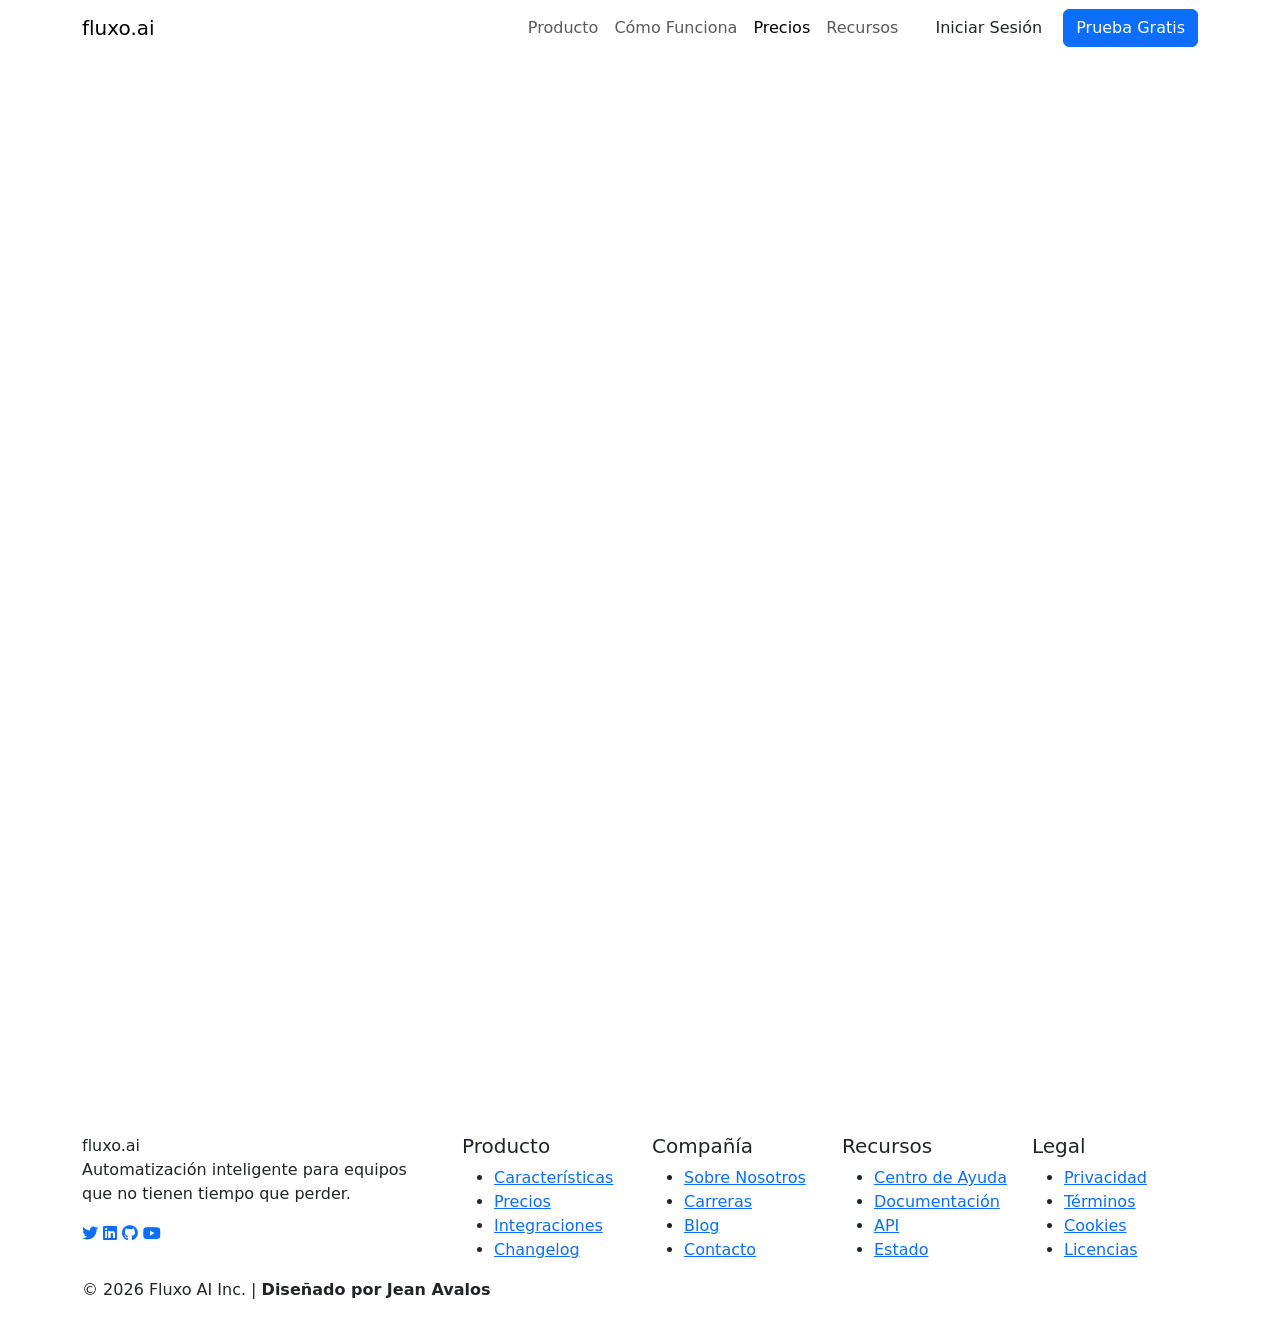
==== precios.html @ 068a104c "Add files via upload" ====
<!DOCTYPE html>
<html lang="es">
<head>
    <meta charset="UTF-8">
    <meta name="viewport" content="width=device-width, initial-scale=1.0">
    <title>Precios | Fluxo AI</title>
    
    <link rel="icon" type="image/svg+xml" href="data:image/svg+xml,<svg xmlns='http://www.w3.org/2000/svg' viewBox='0 0 100 100'><text y='.9em' font-size='90'>⚡</text></svg>">
    
    <link href="https://cdn.jsdelivr.net/npm/bootstrap@5.3.0/dist/css/bootstrap.min.css" rel="stylesheet">
    <link href="https://fonts.googleapis.com/css2?family=Inter:wght@300;400;500;600;700;800;900&display=swap" rel="stylesheet">
    <link rel="stylesheet" href="https://cdnjs.cloudflare.com/ajax/libs/font-awesome/6.4.0/css/all.min.css">
    <link href="https://unpkg.com/aos@2.3.1/dist/aos.css" rel="stylesheet">
    <link rel="stylesheet" href="css/style.css">
</head>
<body>

    <!-- Navbar -->
    <nav class="navbar navbar-expand-lg fixed-top" id="mainNav">
        <div class="container">
            <a class="navbar-brand" href="index.html">
                <span class="brand-text">fluxo</span><span class="brand-accent">.ai</span>
            </a>
            <button class="navbar-toggler" type="button" data-bs-toggle="collapse" data-bs-target="#navbarNav">
                <span class="navbar-toggler-icon"></span>
            </button>
            <div class="collapse navbar-collapse" id="navbarNav">
                <ul class="navbar-nav ms-auto align-items-lg-center">
                    <li class="nav-item"><a class="nav-link" href="index.html#features">Producto</a></li>
                    <li class="nav-item"><a class="nav-link" href="index.html#how-it-works">Cómo Funciona</a></li>
                    <li class="nav-item"><a class="nav-link active" href="precios.html">Precios</a></li>
                    <li class="nav-item"><a class="nav-link" href="recursos.html">Recursos</a></li>
                    <li class="nav-item ms-lg-3">
                        <a class="btn btn-outline" href="#">Iniciar Sesión</a>
                    </li>
                    <li class="nav-item ms-2">
                        <a class="btn btn-primary" href="#">Prueba Gratis</a>
                    </li>
                </ul>
            </div>
        </div>
    </nav>

    <!-- Pricing Hero -->
    <section class="pricing-hero">
        <div class="container">
            <div class="text-center">
                <div class="badge-pill mb-3" data-aos="fade-down">
                    <i class="fas fa-tag me-2"></i>
                    PLANES Y PRECIOS
                </div>
                <h1 class="hero-title" data-aos="fade-up" data-aos-delay="100">
                    Un plan perfecto para<br>
                    <span class="gradient-text">cada tipo de equipo</span>
                </h1>
                <p class="hero-subtitle mb-5" data-aos="fade-up" data-aos-delay="200">
                    Comienza gratis y escala según tus necesidades
                </p>

                <!-- Billing Toggle -->
                <div class="billing-toggle" data-aos="fade-up" data-aos-delay="300">
                    <span class="billing-label">Mensual</span>
                    <label class="toggle-switch">
                        <input type="checkbox" id="billingToggle">
                        <span class="toggle-slider"></span>
                    </label>
                    <span class="billing-label">Anual <span class="save-badge">Ahorra 20%</span></span>
                </div>
            </div>
        </div>
    </section>

    <!-- Pricing Cards -->
    <section class="pricing-section">
        <div class="container">
            <div class="row g-4 justify-content-center">
                <!-- Free Plan -->
                <div class="col-lg-4 col-md-6" data-aos="fade-up" data-aos-delay="100">
                    <div class="pricing-card">
                        <div class="pricing-header">
                            <h3 class="plan-name">Free</h3>
                            <p class="plan-desc">Para equipos que están comenzando</p>
                        </div>
                        <div class="pricing-price">
                            <span class="currency">$</span>
                            <span class="amount monthly-price">0</span>
                            <span class="amount annual-price" style="display: none;">0</span>
                            <span class="period">/mes</span>
                        </div>
                        <ul class="pricing-features">
                            <li><i class="fas fa-check"></i> Hasta 3 usuarios</li>
                            <li><i class="fas fa-check"></i> 10 automatizaciones activas</li>
                            <li><i class="fas fa-check"></i> 5 integraciones básicas</li>
                            <li><i class="fas fa-check"></i> 1 GB de almacenamiento</li>
                            <li><i class="fas fa-check"></i> Soporte por email</li>
                            <li class="disabled"><i class="fas fa-times"></i> Analytics avanzados</li>
                            <li class="disabled"><i class="fas fa-times"></i> API access</li>
                            <li class="disabled"><i class="fas fa-times"></i> Prioridad en soporte</li>
                        </ul>
                        <a href="#" class="btn btn-outline-primary btn-block">Empezar Gratis</a>
                    </div>
                </div>

                <!-- Pro Plan -->
                <div class="col-lg-4 col-md-6" data-aos="fade-up" data-aos-delay="200">
                    <div class="pricing-card featured">
                        <div class="popular-badge">MÁS POPULAR</div>
                        <div class="pricing-header">
                            <h3 class="plan-name">Pro</h3>
                            <p class="plan-desc">Para equipos en crecimiento</p>
                        </div>
                        <div class="pricing-price">
                            <span class="currency">$</span>
                            <span class="amount monthly-price">29</span>
                            <span class="amount annual-price" style="display: none;">23</span>
                            <span class="period">/usuario/mes</span>
                        </div>
                        <ul class="pricing-features">
                            <li><i class="fas fa-check"></i> Usuarios ilimitados</li>
                            <li><i class="fas fa-check"></i> Automatizaciones ilimitadas</li>
                            <li><i class="fas fa-check"></i> 500+ integraciones premium</li>
                            <li><i class="fas fa-check"></i> 100 GB de almacenamiento</li>
                            <li><i class="fas fa-check"></i> Soporte prioritario 24/7</li>
                            <li><i class="fas fa-check"></i> Analytics avanzados</li>
                            <li><i class="fas fa-check"></i> API access completo</li>
                            <li><i class="fas fa-check"></i> Historial ilimitado</li>
                        </ul>
                        <a href="#" class="btn btn-primary btn-block">Empezar Prueba</a>
                    </div>
                </div>

                <!-- Enterprise Plan -->
                <div class="col-lg-4 col-md-6" data-aos="fade-up" data-aos-delay="300">
                    <div class="pricing-card">
                        <div class="pricing-header">
                            <h3 class="plan-name">Enterprise</h3>
                            <p class="plan-desc">Para organizaciones grandes</p>
                        </div>
                        <div class="pricing-price">
                            <span class="custom-price">Personalizado</span>
                        </div>
                        <ul class="pricing-features">
                            <li><i class="fas fa-check"></i> Todo en Pro, más:</li>
                            <li><i class="fas fa-check"></i> SSO y SAML</li>
                            <li><i class="fas fa-check"></i> Auditoría y compliance</li>
                            <li><i class="fas fa-check"></i> Gestión de equipos avanzada</li>
                            <li><i class="fas fa-check"></i> SLA garantizado 99.9%</li>
                            <li><i class="fas fa-check"></i> Account manager dedicado</li>
                            <li><i class="fas fa-check"></i> Onboarding personalizado</li>
                            <li><i class="fas fa-check"></i> Infraestructura dedicada</li>
                        </ul>
                        <a href="#" class="btn btn-outline-primary btn-block">Contactar Ventas</a>
                    </div>
                </div>
            </div>
        </div>
    </section>

    <!-- FAQ Section -->
    <section class="faq-section">
        <div class="container">
            <div class="section-header text-center">
                <h2 class="section-title" data-aos="fade-up">
                    Preguntas Frecuentes
                </h2>
            </div>

            <div class="row justify-content-center mt-5">
                <div class="col-lg-8">
                    <div class="accordion" id="faqAccordion">
                        <div class="accordion-item" data-aos="fade-up" data-aos-delay="100">
                            <h2 class="accordion-header">
                                <button class="accordion-button" type="button" data-bs-toggle="collapse" data-bs-target="#faq1">
                                    ¿Puedo cambiar de plan en cualquier momento?
                                </button>
                            </h2>
                            <div id="faq1" class="accordion-collapse collapse show" data-bs-parent="#faqAccordion">
                                <div class="accordion-body">
                                    Sí, puedes actualizar o degradar tu plan en cualquier momento. Los cambios se reflejarán inmediatamente y se ajustará tu facturación de forma proporcional.
                                </div>
                            </div>
                        </div>

                        <div class="accordion-item" data-aos="fade-up" data-aos-delay="200">
                            <h2 class="accordion-header">
                                <button class="accordion-button collapsed" type="button" data-bs-toggle="collapse" data-bs-target="#faq2">
                                    ¿Necesito tarjeta de crédito para la prueba gratuita?
                                </button>
                            </h2>
                            <div id="faq2" class="accordion-collapse collapse" data-bs-parent="#faqAccordion">
                                <div class="accordion-body">
                                    No, puedes comenzar con el plan Free sin necesidad de ingresar información de pago. Solo necesitarás una tarjeta cuando decidas actualizar a Pro o Enterprise.
                                </div>
                            </div>
                        </div>

                        <div class="accordion-item" data-aos="fade-up" data-aos-delay="300">
                            <h2 class="accordion-header">
                                <button class="accordion-button collapsed" type="button" data-bs-toggle="collapse" data-bs-target="#faq3">
                                    ¿Qué métodos de pago aceptan?
                                </button>
                            </h2>
                            <div id="faq3" class="accordion-collapse collapse" data-bs-parent="#faqAccordion">
                                <div class="accordion-body">
                                    Aceptamos todas las principales tarjetas de crédito (Visa, Mastercard, American Express), transferencias bancarias y PayPal. Para planes Enterprise ofrecemos facturación anual.
                                </div>
                            </div>
                        </div>

                        <div class="accordion-item" data-aos="fade-up" data-aos-delay="400">
                            <h2 class="accordion-header">
                                <button class="accordion-button collapsed" type="button" data-bs-toggle="collapse" data-bs-target="#faq4">
                                    ¿Ofrecen descuentos para ONGs o educación?
                                </button>
                            </h2>
                            <div id="faq4" class="accordion-collapse collapse" data-bs-parent="#faqAccordion">
                                <div class="accordion-body">
                                    Sí, ofrecemos descuentos especiales del 30% para organizaciones sin fines de lucro e instituciones educativas. Contacta a nuestro equipo de ventas para más información.
                                </div>
                            </div>
                        </div>

                        <div class="accordion-item" data-aos="fade-up" data-aos-delay="500">
                            <h2 class="accordion-header">
                                <button class="accordion-button collapsed" type="button" data-bs-toggle="collapse" data-bs-target="#faq5">
                                    ¿Qué pasa si excedo los límites de mi plan?
                                </button>
                            </h2>
                            <div id="faq5" class="accordion-collapse collapse" data-bs-parent="#faqAccordion">
                                <div class="accordion-body">
                                    Te notificaremos cuando estés cerca de alcanzar los límites de tu plan. Puedes actualizar en cualquier momento o continuar con funcionalidad limitada hasta el próximo ciclo de facturación.
                                </div>
                            </div>
                        </div>
                    </div>
                </div>
            </div>
        </div>
    </section>

    <!-- CTA Section -->
    <section class="cta-section">
        <div class="container">
            <div class="cta-box" data-aos="zoom-in">
                <div class="row align-items-center">
                    <div class="col-lg-8">
                        <h2 class="cta-title">¿Aún tienes dudas?</h2>
                        <p class="cta-subtitle">Nuestro equipo está listo para ayudarte a encontrar el plan perfecto</p>
                    </div>
                    <div class="col-lg-4 text-lg-end">
                        <a href="#" class="btn btn-light btn-lg">
                            Hablar con Ventas
                            <i class="fas fa-arrow-right ms-2"></i>
                        </a>
                    </div>
                </div>
            </div>
        </div>
    </section>

    <!-- Footer -->
    <footer class="footer">
        <div class="container">
            <div class="row g-4">
                <div class="col-lg-4">
                    <div class="footer-brand">
                        <span class="brand-text">fluxo</span><span class="brand-accent">.ai</span>
                    </div>
                    <p class="footer-desc">Automatización inteligente para equipos que no tienen tiempo que perder.</p>
                    <div class="social-links">
                        <a href="#"><i class="fab fa-twitter"></i></a>
                        <a href="#"><i class="fab fa-linkedin"></i></a>
                        <a href="#"><i class="fab fa-github"></i></a>
                        <a href="#"><i class="fab fa-youtube"></i></a>
                    </div>
                </div>

                <div class="col-lg-2 col-md-4">
                    <h5 class="footer-title">Producto</h5>
                    <ul class="footer-links">
                        <li><a href="index.html#features">Características</a></li>
                        <li><a href="precios.html">Precios</a></li>
                        <li><a href="#">Integraciones</a></li>
                        <li><a href="#">Changelog</a></li>
                    </ul>
                </div>

                <div class="col-lg-2 col-md-4">
                    <h5 class="footer-title">Compañía</h5>
                    <ul class="footer-links">
                        <li><a href="#">Sobre Nosotros</a></li>
                        <li><a href="#">Carreras</a></li>
                        <li><a href="#">Blog</a></li>
                        <li><a href="#">Contacto</a></li>
                    </ul>
                </div>

                <div class="col-lg-2 col-md-4">
                    <h5 class="footer-title">Recursos</h5>
                    <ul class="footer-links">
                        <li><a href="recursos.html">Centro de Ayuda</a></li>
                        <li><a href="#">Documentación</a></li>
                        <li><a href="#">API</a></li>
                        <li><a href="#">Estado</a></li>
                    </ul>
                </div>

                <div class="col-lg-2 col-md-4">
                    <h5 class="footer-title">Legal</h5>
                    <ul class="footer-links">
                        <li><a href="#">Privacidad</a></li>
                        <li><a href="#">Términos</a></li>
                        <li><a href="#">Cookies</a></li>
                        <li><a href="#">Licencias</a></li>
                    </ul>
                </div>
            </div>

            <div class="footer-bottom">
                <p>&copy; 2026 Fluxo AI Inc. | <strong>Diseñado por Jean Avalos</strong></p>
            </div>
        </div>
    </footer>

    <!-- Scripts -->
    <script src="https://cdn.jsdelivr.net/npm/bootstrap@5.3.0/dist/js/bootstrap.bundle.min.js"></script>
    <script src="https://unpkg.com/aos@2.3.1/dist/aos.js"></script>
    <script src="js/main.js"></script>
</body>
</html>
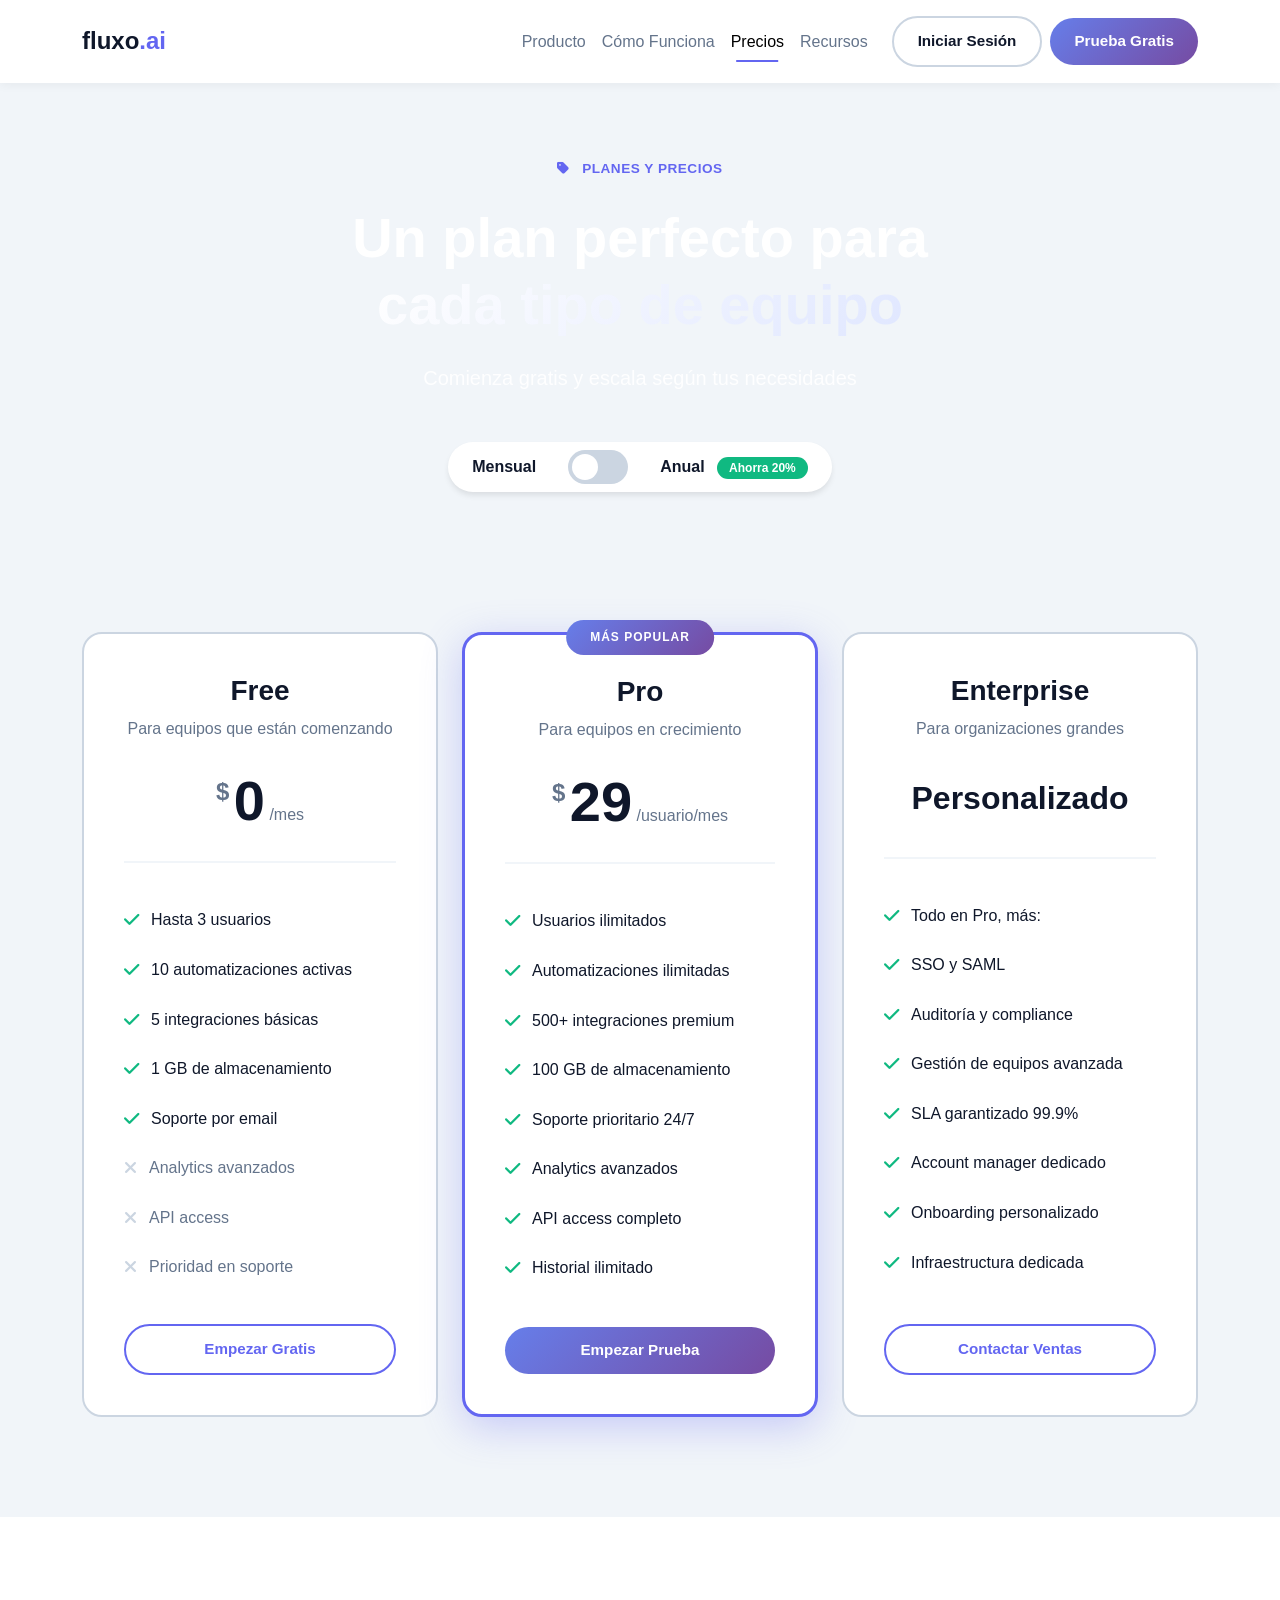
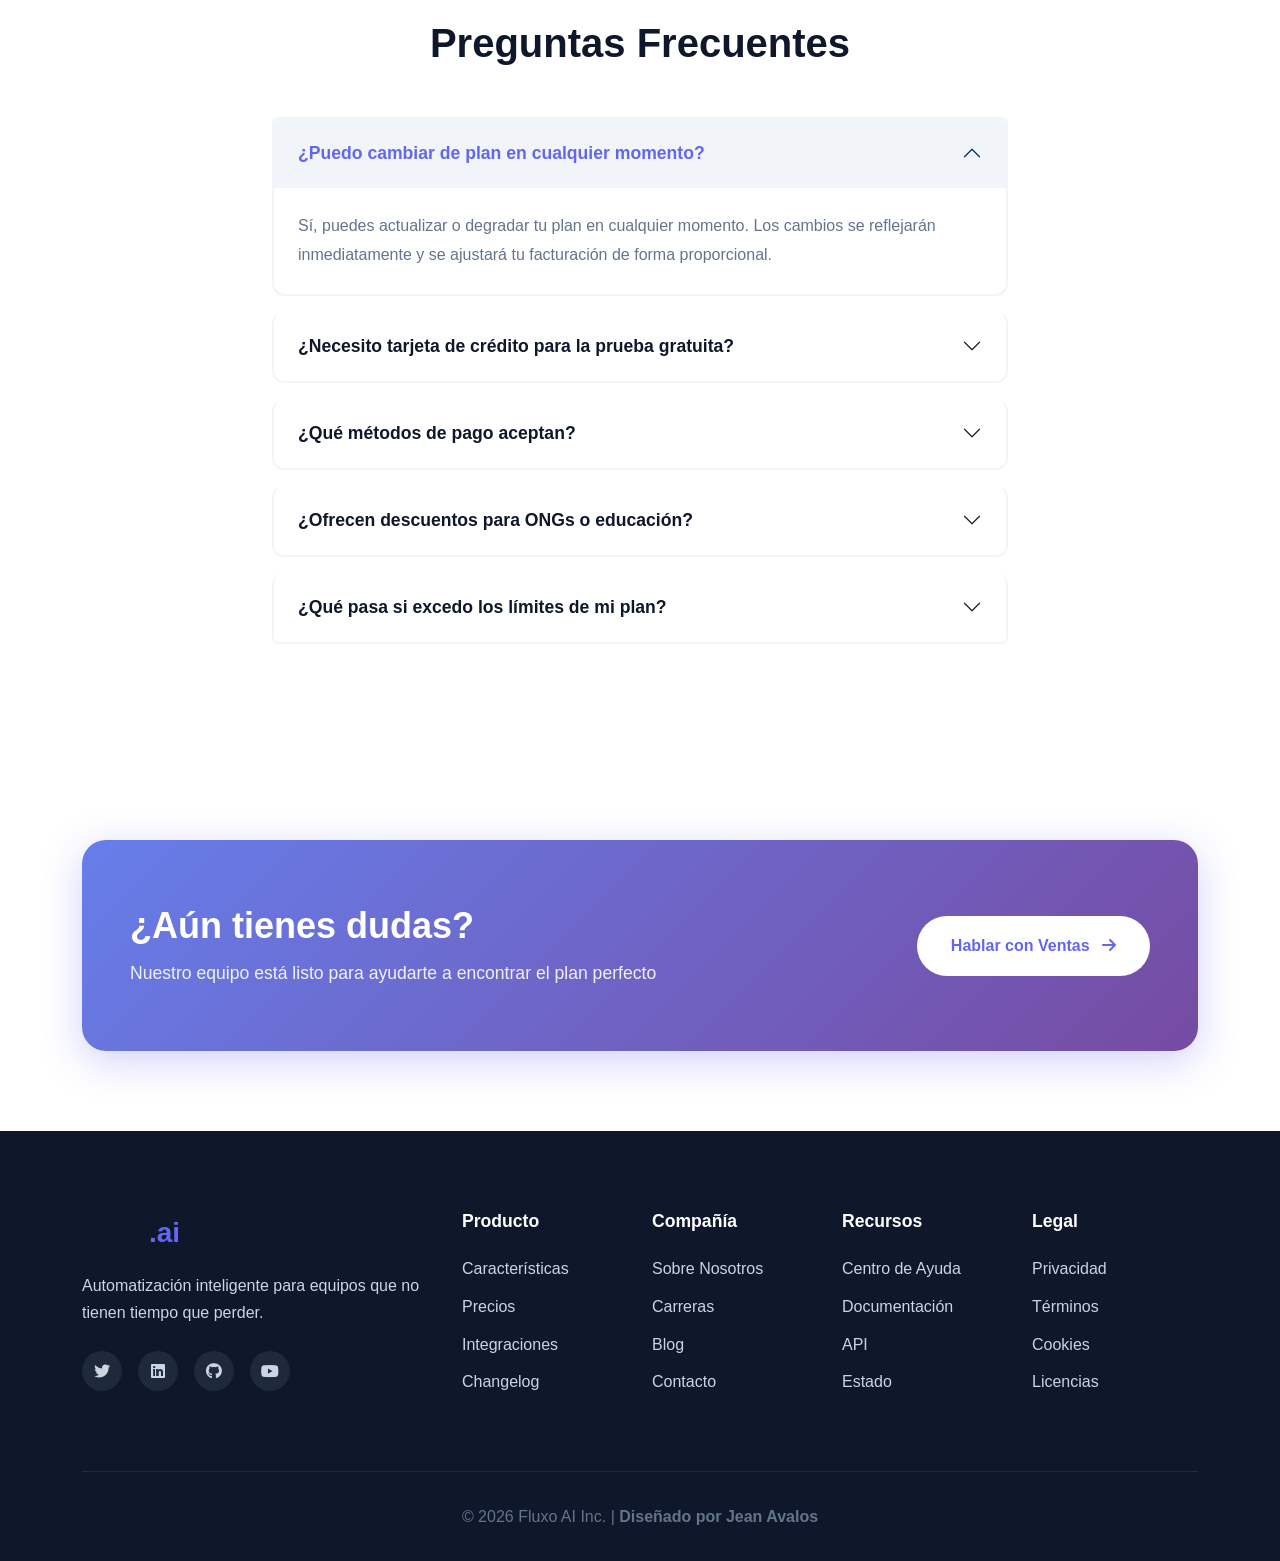
==== commit ed007273: "Update precios.html" ====
--- a/precios.html
+++ b/precios.html
@@ -11,7 +11,7 @@
     <link href="https://fonts.googleapis.com/css2?family=Inter:wght@300;400;500;600;700;800;900&display=swap" rel="stylesheet">
     <link rel="stylesheet" href="https://cdnjs.cloudflare.com/ajax/libs/font-awesome/6.4.0/css/all.min.css">
     <link href="https://unpkg.com/aos@2.3.1/dist/aos.css" rel="stylesheet">
-    <link rel="stylesheet" href="css/style.css">
+    <link rel="stylesheet" href="style.css">
 </head>
 <body>
 
@@ -325,6 +325,7 @@
     <!-- Scripts -->
     <script src="https://cdn.jsdelivr.net/npm/bootstrap@5.3.0/dist/js/bootstrap.bundle.min.js"></script>
     <script src="https://unpkg.com/aos@2.3.1/dist/aos.js"></script>
-    <script src="js/main.js"></script>
+    <script src="main.js"></script>
 </body>
-</html>+
+</html>
--- a/style.css
+++ b/style.css
@@ -0,0 +1,1296 @@
+/* =================================
+   FLUXO AI - MODERN SAAS DESIGN
+   Designed by Jean Avalos
+   ================================= */
+
+/* ============ ROOT VARIABLES ============ */
+:root {
+    /* Primary Colors */
+    --primary: #6366f1;
+    --primary-dark: #4f46e5;
+    --primary-light: #818cf8;
+    
+    /* Accent Colors */
+    --accent: #8b5cf6;
+    --accent-light: #a78bfa;
+    
+    /* Neutral Colors */
+    --dark: #0f172a;
+    --dark-light: #1e293b;
+    --gray: #64748b;
+    --gray-light: #cbd5e1;
+    --light: #f1f5f9;
+    --white: #ffffff;
+    
+    /* Gradient Colors */
+    --gradient-1: linear-gradient(135deg, #667eea 0%, #764ba2 100%);
+    --gradient-2: linear-gradient(135deg, #f093fb 0%, #f5576c 100%);
+    --gradient-3: linear-gradient(135deg, #4facfe 0%, #00f2fe 100%);
+    --gradient-4: linear-gradient(135deg, #43e97b 0%, #38f9d7 100%);
+    --gradient-5: linear-gradient(135deg, #fa709a 0%, #fee140 100%);
+    --gradient-6: linear-gradient(135deg, #30cfd0 0%, #330867 100%);
+    --gradient-primary: linear-gradient(135deg, #667eea 0%, #764ba2 100%);
+    
+    /* Shadows */
+    --shadow-sm: 0 1px 2px 0 rgba(0, 0, 0, 0.05);
+    --shadow: 0 4px 6px -1px rgba(0, 0, 0, 0.1);
+    --shadow-md: 0 10px 15px -3px rgba(0, 0, 0, 0.1);
+    --shadow-lg: 0 20px 25px -5px rgba(0, 0, 0, 0.1);
+    --shadow-xl: 0 25px 50px -12px rgba(0, 0, 0, 0.25);
+    --shadow-blue: 0 10px 40px rgba(99, 102, 241, 0.3);
+    
+    /* Spacing */
+    --section-padding: 100px 0;
+    
+    /* Typography */
+    --font-primary: 'Inter', -apple-system, BlinkMacSystemFont, sans-serif;
+}
+
+/* ============ GLOBAL STYLES ============ */
+* {
+    margin: 0;
+    padding: 0;
+    box-sizing: border-box;
+}
+
+html {
+    scroll-behavior: smooth;
+    overflow-x: hidden;
+}
+
+body {
+    font-family: var(--font-primary);
+    font-size: 16px;
+    line-height: 1.6;
+    color: var(--dark);
+    background-color: var(--white);
+    overflow-x: hidden;
+}
+
+img {
+    max-width: 100%;
+    height: auto;
+    display: block;
+}
+
+a {
+    text-decoration: none;
+    transition: all 0.3s ease;
+}
+
+/* ============ PRELOADER ============ */
+#preloader {
+    position: fixed;
+    top: 0;
+    left: 0;
+    right: 0;
+    bottom: 0;
+    background: var(--white);
+    z-index: 9999;
+    display: flex;
+    align-items: center;
+    justify-content: center;
+}
+
+.loader-content {
+    text-align: center;
+}
+
+.spinner {
+    width: 50px;
+    height: 50px;
+    border: 4px solid var(--light);
+    border-top-color: var(--primary);
+    border-radius: 50%;
+    animation: spin 0.8s linear infinite;
+}
+
+@keyframes spin {
+    to { transform: rotate(360deg); }
+}
+
+/* ============ NAVBAR ============ */
+.navbar {
+    background: rgba(255, 255, 255, 0.95);
+    backdrop-filter: blur(10px);
+    padding: 1rem 0;
+    transition: all 0.3s ease;
+    box-shadow: 0 2px 10px rgba(0, 0, 0, 0.05);
+}
+
+.navbar.scrolled {
+    box-shadow: var(--shadow-md);
+}
+
+.navbar-brand {
+    font-size: 1.5rem;
+    font-weight: 800;
+    color: var(--dark);
+    transition: all 0.3s ease;
+}
+
+.brand-text {
+    color: var(--dark);
+}
+
+.brand-accent {
+    color: var(--primary);
+}
+
+.navbar-brand:hover {
+    transform: translateY(-2px);
+}
+
+.navbar-toggler {
+    border: none;
+    padding: 0.5rem;
+}
+
+.navbar-toggler:focus {
+    box-shadow: none;
+}
+
+.navbar-toggler-icon {
+    background-image: url("data:image/svg+xml,%3csvg xmlns='http://www.w3.org/2000/svg' viewBox='0 0 30 30'%3e%3cpath stroke='rgba(15, 23, 42, 1)' stroke-linecap='round' stroke-miterlimit='10' stroke-width='2' d='M4 7h22M4 15h22M4 23h22'/%3e%3c/svg%3e");
+}
+
+.nav-link {
+    color: var(--gray);
+    font-weight: 500;
+    padding: 0.5rem 1rem;
+    transition: all 0.3s ease;
+    position: relative;
+}
+
+.nav-link:hover,
+.nav-link.active {
+    color: var(--primary);
+}
+
+.nav-link::after {
+    content: '';
+    position: absolute;
+    bottom: 0;
+    left: 50%;
+    transform: translateX(-50%);
+    width: 0;
+    height: 2px;
+    background: var(--primary);
+    transition: width 0.3s ease;
+}
+
+.nav-link:hover::after,
+.nav-link.active::after {
+    width: 60%;
+}
+
+/* ============ BUTTONS ============ */
+.btn {
+    font-weight: 600;
+    padding: 0.75rem 1.5rem;
+    border-radius: 50px;
+    transition: all 0.3s ease;
+    border: 2px solid transparent;
+    font-size: 0.95rem;
+    text-transform: none;
+}
+
+.btn-primary {
+    background: var(--gradient-primary);
+    color: var(--white);
+    border: none;
+}
+
+.btn-primary:hover {
+    transform: translateY(-2px);
+    box-shadow: var(--shadow-blue);
+    color: var(--white);
+}
+
+.btn-outline {
+    background: transparent;
+    color: var(--dark);
+    border: 2px solid var(--gray-light);
+}
+
+.btn-outline:hover {
+    background: var(--dark);
+    color: var(--white);
+    border-color: var(--dark);
+}
+
+.btn-outline-primary {
+    background: transparent;
+    color: var(--primary);
+    border: 2px solid var(--primary);
+}
+
+.btn-outline-primary:hover {
+    background: var(--primary);
+    color: var(--white);
+    transform: translateY(-2px);
+}
+
+.btn-outline-light {
+    background: transparent;
+    color: var(--white);
+    border: 2px solid rgba(255, 255, 255, 0.3);
+}
+
+.btn-outline-light:hover {
+    background: var(--white);
+    color: var(--primary);
+    border-color: var(--white);
+}
+
+.btn-light {
+    background: var(--white);
+    color: var(--primary);
+}
+
+.btn-light:hover {
+    transform: translateY(-2px);
+    box-shadow: var(--shadow-lg);
+    color: var(--primary);
+}
+
+.btn-lg {
+    padding: 1rem 2rem;
+    font-size: 1rem;
+}
+
+.btn-block {
+    width: 100%;
+}
+
+/* ============ BADGE & PILLS ============ */
+.badge-pill {
+    display: inline-block;
+    padding: 0.5rem 1.25rem;
+    background: var(--light);
+    color: var(--primary);
+    border-radius: 50px;
+    font-size: 0.85rem;
+    font-weight: 600;
+    letter-spacing: 0.5px;
+}
+
+/* ============ HERO SECTION ============ */
+.hero-section {
+    padding: 150px 0 100px;
+    background: linear-gradient(135deg, #667eea 0%, #764ba2 100%);
+    position: relative;
+    overflow: hidden;
+}
+
+.hero-section::before {
+    content: '';
+    position: absolute;
+    top: 0;
+    left: 0;
+    right: 0;
+    bottom: 0;
+    background: url("data:image/svg+xml,%3Csvg width='60' height='60' viewBox='0 0 60 60' xmlns='http://www.w3.org/2000/svg'%3E%3Cg fill='none' fill-rule='evenodd'%3E%3Cg fill='%23ffffff' fill-opacity='0.05'%3E%3Cpath d='M36 34v-4h-2v4h-4v2h4v4h2v-4h4v-2h-4zm0-30V0h-2v4h-4v2h4v4h2V6h4V4h-4zM6 34v-4H4v4H0v2h4v4h2v-4h4v-2H6zM6 4V0H4v4H0v2h4v4h2V6h4V4H6z'/%3E%3C/g%3E%3C/g%3E%3C/svg%3E");
+    opacity: 0.5;
+}
+
+.hero-section .container {
+    position: relative;
+    z-index: 1;
+}
+
+.hero-title {
+    font-size: 3.5rem;
+    font-weight: 900;
+    line-height: 1.2;
+    color: var(--white);
+    margin-bottom: 1.5rem;
+}
+
+.gradient-text {
+    background: linear-gradient(135deg, #fff 0%, #e0e7ff 100%);
+    -webkit-background-clip: text;
+    -webkit-text-fill-color: transparent;
+    background-clip: text;
+}
+
+.hero-subtitle {
+    font-size: 1.25rem;
+    color: rgba(255, 255, 255, 0.9);
+    margin-bottom: 2rem;
+    max-width: 650px;
+    margin-left: auto;
+    margin-right: auto;
+}
+
+.hero-cta {
+    margin-bottom: 4rem;
+}
+
+.dashboard-preview {
+    margin-top: 4rem;
+}
+
+.preview-wrapper {
+    position: relative;
+    border-radius: 20px;
+    overflow: hidden;
+    box-shadow: 0 30px 60px rgba(0, 0, 0, 0.3);
+}
+
+.preview-wrapper img {
+    width: 100%;
+    display: block;
+    border-radius: 20px;
+}
+
+.preview-overlay {
+    position: absolute;
+    top: 0;
+    left: 0;
+    right: 0;
+    bottom: 0;
+    background: linear-gradient(to bottom, transparent 0%, rgba(0, 0, 0, 0.3) 100%);
+}
+
+.preview-stats {
+    position: absolute;
+    bottom: 2rem;
+    left: 2rem;
+    right: 2rem;
+    display: flex;
+    gap: 1rem;
+    flex-wrap: wrap;
+}
+
+.stat-item {
+    background: rgba(255, 255, 255, 0.95);
+    backdrop-filter: blur(10px);
+    padding: 1rem 1.5rem;
+    border-radius: 12px;
+    display: flex;
+    align-items: center;
+    gap: 0.75rem;
+    box-shadow: var(--shadow-md);
+}
+
+.stat-item i {
+    color: var(--primary);
+    font-size: 1.5rem;
+}
+
+.stat-item span {
+    font-weight: 600;
+    color: var(--dark);
+    font-size: 0.95rem;
+}
+
+/* ============ TRUST SECTION ============ */
+.trust-section {
+    padding: 60px 0;
+    background: var(--white);
+    border-bottom: 1px solid var(--gray-light);
+}
+
+.trust-text {
+    text-align: center;
+    font-size: 0.85rem;
+    font-weight: 600;
+    letter-spacing: 1px;
+    color: var(--gray);
+    margin-bottom: 2rem;
+}
+
+.brands-grid {
+    display: flex;
+    justify-content: center;
+    align-items: center;
+    gap: 3rem;
+    flex-wrap: wrap;
+}
+
+.brand-item {
+    font-size: 2rem;
+    color: var(--gray);
+    opacity: 0.5;
+    transition: all 0.3s ease;
+}
+
+.brand-item:hover {
+    opacity: 1;
+    transform: scale(1.1);
+}
+
+/* ============ SECTION HEADERS ============ */
+.section-header {
+    margin-bottom: 3rem;
+}
+
+.section-title {
+    font-size: 2.5rem;
+    font-weight: 800;
+    line-height: 1.3;
+    color: var(--dark);
+    margin-bottom: 1rem;
+}
+
+.section-subtitle {
+    font-size: 1.15rem;
+    color: var(--gray);
+    max-width: 600px;
+    margin: 0 auto;
+}
+
+/* ============ FEATURES SECTION ============ */
+.features-section {
+    padding: var(--section-padding);
+    background: var(--white);
+}
+
+.feature-card {
+    background: var(--white);
+    padding: 2rem;
+    border-radius: 16px;
+    border: 2px solid var(--light);
+    transition: all 0.3s ease;
+    height: 100%;
+}
+
+.feature-card:hover {
+    transform: translateY(-5px);
+    box-shadow: var(--shadow-lg);
+    border-color: var(--primary);
+}
+
+.feature-icon {
+    width: 70px;
+    height: 70px;
+    border-radius: 16px;
+    display: flex;
+    align-items: center;
+    justify-content: center;
+    margin-bottom: 1.5rem;
+    font-size: 1.75rem;
+    color: var(--white);
+}
+
+.gradient-1 { background: var(--gradient-1); }
+.gradient-2 { background: var(--gradient-2); }
+.gradient-3 { background: var(--gradient-3); }
+.gradient-4 { background: var(--gradient-4); }
+.gradient-5 { background: var(--gradient-5); }
+.gradient-6 { background: var(--gradient-6); }
+
+.feature-card h3 {
+    font-size: 1.25rem;
+    font-weight: 700;
+    color: var(--dark);
+    margin-bottom: 0.75rem;
+}
+
+.feature-card p {
+    color: var(--gray);
+    margin: 0;
+    line-height: 1.7;
+}
+
+/* ============ HOW IT WORKS SECTION ============ */
+.how-it-works-section {
+    padding: var(--section-padding);
+    background: var(--light);
+}
+
+.steps-container {
+    display: flex;
+    flex-direction: column;
+    gap: 2rem;
+}
+
+.step-item {
+    display: flex;
+    gap: 1.5rem;
+    align-items: flex-start;
+    padding: 2rem;
+    background: var(--white);
+    border-radius: 16px;
+    transition: all 0.3s ease;
+    border: 2px solid transparent;
+}
+
+.step-item:hover {
+    transform: translateX(10px);
+    box-shadow: var(--shadow-md);
+    border-color: var(--primary);
+}
+
+.step-number {
+    font-size: 2.5rem;
+    font-weight: 900;
+    background: var(--gradient-primary);
+    -webkit-background-clip: text;
+    -webkit-text-fill-color: transparent;
+    background-clip: text;
+    line-height: 1;
+    flex-shrink: 0;
+}
+
+.step-content h3 {
+    font-size: 1.35rem;
+    font-weight: 700;
+    color: var(--dark);
+    margin-bottom: 0.5rem;
+}
+
+.step-content p {
+    color: var(--gray);
+    margin: 0;
+}
+
+.workflow-visual {
+    position: relative;
+}
+
+.workflow-visual img {
+    border-radius: 20px;
+    box-shadow: var(--shadow-xl);
+}
+
+.workflow-badge {
+    position: absolute;
+    bottom: 2rem;
+    right: 2rem;
+    background: var(--white);
+    padding: 1rem 1.5rem;
+    border-radius: 12px;
+    box-shadow: var(--shadow-lg);
+    display: flex;
+    align-items: center;
+    gap: 0.75rem;
+}
+
+.workflow-badge i {
+    color: #10b981;
+    font-size: 1.5rem;
+}
+
+.workflow-badge span {
+    font-weight: 600;
+    color: var(--dark);
+}
+
+/* ============ STATS SECTION ============ */
+.stats-section {
+    padding: var(--section-padding);
+    background: var(--dark);
+}
+
+.stat-box {
+    padding: 2rem;
+}
+
+.stat-number {
+    font-size: 3.5rem;
+    font-weight: 900;
+    background: var(--gradient-primary);
+    -webkit-background-clip: text;
+    -webkit-text-fill-color: transparent;
+    background-clip: text;
+    margin-bottom: 0.5rem;
+}
+
+.stat-label {
+    color: var(--gray-light);
+    font-size: 1.1rem;
+    font-weight: 500;
+}
+
+/* ============ CTA SECTION ============ */
+.cta-section {
+    padding: 80px 0;
+    background: var(--white);
+}
+
+.cta-box {
+    background: var(--gradient-primary);
+    padding: 4rem 3rem;
+    border-radius: 24px;
+    box-shadow: var(--shadow-blue);
+}
+
+.cta-title {
+    font-size: 2.25rem;
+    font-weight: 800;
+    color: var(--white);
+    margin-bottom: 0.75rem;
+}
+
+.cta-subtitle {
+    font-size: 1.1rem;
+    color: rgba(255, 255, 255, 0.9);
+    margin: 0;
+}
+
+/* ============ PRICING SECTIONS ============ */
+.pricing-hero {
+    padding: 150px 0 80px;
+    background: var(--light);
+}
+
+.billing-toggle {
+    display: inline-flex;
+    align-items: center;
+    gap: 1rem;
+    background: var(--white);
+    padding: 0.5rem;
+    border-radius: 50px;
+    box-shadow: var(--shadow);
+}
+
+.billing-label {
+    font-weight: 600;
+    color: var(--dark);
+    padding: 0 1rem;
+}
+
+.toggle-switch {
+    position: relative;
+    display: inline-block;
+    width: 60px;
+    height: 34px;
+    margin: 0;
+}
+
+.toggle-switch input {
+    opacity: 0;
+    width: 0;
+    height: 0;
+}
+
+.toggle-slider {
+    position: absolute;
+    cursor: pointer;
+    top: 0;
+    left: 0;
+    right: 0;
+    bottom: 0;
+    background: var(--gray-light);
+    transition: 0.4s;
+    border-radius: 34px;
+}
+
+.toggle-slider:before {
+    position: absolute;
+    content: "";
+    height: 26px;
+    width: 26px;
+    left: 4px;
+    bottom: 4px;
+    background: var(--white);
+    transition: 0.4s;
+    border-radius: 50%;
+}
+
+input:checked + .toggle-slider {
+    background: var(--primary);
+}
+
+input:checked + .toggle-slider:before {
+    transform: translateX(26px);
+}
+
+.save-badge {
+    background: #10b981;
+    color: var(--white);
+    padding: 0.25rem 0.75rem;
+    border-radius: 20px;
+    font-size: 0.75rem;
+    margin-left: 0.5rem;
+}
+
+.pricing-section {
+    padding: 60px 0 100px;
+    background: var(--light);
+}
+
+.pricing-card {
+    background: var(--white);
+    border-radius: 20px;
+    padding: 2.5rem;
+    border: 2px solid var(--gray-light);
+    transition: all 0.3s ease;
+    height: 100%;
+    display: flex;
+    flex-direction: column;
+    position: relative;
+}
+
+.pricing-card:hover {
+    transform: translateY(-10px);
+    box-shadow: var(--shadow-xl);
+    border-color: var(--primary);
+}
+
+.pricing-card.featured {
+    border-color: var(--primary);
+    border-width: 3px;
+    box-shadow: var(--shadow-blue);
+}
+
+.popular-badge {
+    position: absolute;
+    top: -15px;
+    left: 50%;
+    transform: translateX(-50%);
+    background: var(--gradient-primary);
+    color: var(--white);
+    padding: 0.5rem 1.5rem;
+    border-radius: 50px;
+    font-size: 0.75rem;
+    font-weight: 700;
+    letter-spacing: 1px;
+}
+
+.pricing-header {
+    text-align: center;
+    margin-bottom: 2rem;
+}
+
+.plan-name {
+    font-size: 1.75rem;
+    font-weight: 800;
+    color: var(--dark);
+    margin-bottom: 0.5rem;
+}
+
+.plan-desc {
+    color: var(--gray);
+    margin: 0;
+}
+
+.pricing-price {
+    text-align: center;
+    margin-bottom: 2rem;
+    padding-bottom: 2rem;
+    border-bottom: 2px solid var(--light);
+}
+
+.currency {
+    font-size: 1.5rem;
+    font-weight: 700;
+    color: var(--gray);
+    vertical-align: top;
+}
+
+.amount {
+    font-size: 3.5rem;
+    font-weight: 900;
+    color: var(--dark);
+    line-height: 1;
+}
+
+.period {
+    color: var(--gray);
+    font-size: 1rem;
+}
+
+.custom-price {
+    font-size: 2rem;
+    font-weight: 800;
+    color: var(--dark);
+}
+
+.pricing-features {
+    list-style: none;
+    padding: 0;
+    margin: 0 0 2rem 0;
+    flex-grow: 1;
+}
+
+.pricing-features li {
+    padding: 0.75rem 0;
+    color: var(--dark);
+    display: flex;
+    align-items: center;
+    gap: 0.75rem;
+}
+
+.pricing-features li i {
+    color: #10b981;
+    font-size: 1.1rem;
+}
+
+.pricing-features li.disabled {
+    color: var(--gray);
+}
+
+.pricing-features li.disabled i {
+    color: var(--gray-light);
+}
+
+/* ============ FAQ SECTION ============ */
+.faq-section {
+    padding: var(--section-padding);
+    background: var(--white);
+}
+
+.accordion-item {
+    border: 2px solid var(--light);
+    border-radius: 12px;
+    margin-bottom: 1rem;
+    overflow: hidden;
+}
+
+.accordion-button {
+    background: var(--white);
+    color: var(--dark);
+    font-weight: 600;
+    padding: 1.5rem;
+    font-size: 1.1rem;
+    border: none;
+    box-shadow: none !important;
+}
+
+.accordion-button:not(.collapsed) {
+    background: var(--light);
+    color: var(--primary);
+}
+
+.accordion-button::after {
+    background-size: 1.25rem;
+}
+
+.accordion-body {
+    padding: 1.5rem;
+    color: var(--gray);
+    line-height: 1.8;
+}
+
+/* ============ RESOURCES PAGE ============ */
+.resources-hero {
+    padding: 150px 0 80px;
+    background: var(--light);
+}
+
+.search-bar {
+    max-width: 600px;
+    margin: 2rem auto 0;
+    position: relative;
+}
+
+.search-bar i {
+    position: absolute;
+    left: 1.5rem;
+    top: 50%;
+    transform: translateY(-50%);
+    color: var(--gray);
+    font-size: 1.25rem;
+}
+
+.search-bar input {
+    width: 100%;
+    padding: 1.25rem 1.5rem 1.25rem 4rem;
+    border: 2px solid var(--gray-light);
+    border-radius: 50px;
+    font-size: 1rem;
+    transition: all 0.3s ease;
+    background: var(--white);
+}
+
+.search-bar input:focus {
+    outline: none;
+    border-color: var(--primary);
+    box-shadow: var(--shadow-blue);
+}
+
+.quick-links-section {
+    padding: 60px 0;
+    background: var(--white);
+}
+
+.quick-link-card {
+    background: var(--white);
+    padding: 2rem;
+    border-radius: 16px;
+    border: 2px solid var(--light);
+    text-align: center;
+    transition: all 0.3s ease;
+    display: block;
+    height: 100%;
+}
+
+.quick-link-card:hover {
+    transform: translateY(-5px);
+    box-shadow: var(--shadow-lg);
+    border-color: var(--primary);
+}
+
+.quick-link-card .icon-wrapper {
+    width: 80px;
+    height: 80px;
+    margin: 0 auto 1.5rem;
+    border-radius: 20px;
+    display: flex;
+    align-items: center;
+    justify-content: center;
+    font-size: 2rem;
+    color: var(--white);
+}
+
+.quick-link-card h4 {
+    font-size: 1.25rem;
+    font-weight: 700;
+    color: var(--dark);
+    margin-bottom: 0.5rem;
+}
+
+.quick-link-card p {
+    color: var(--gray);
+    margin: 0;
+}
+
+.categories-section {
+    padding: var(--section-padding);
+    background: var(--light);
+}
+
+.categories-filter {
+    display: flex;
+    justify-content: center;
+    flex-wrap: wrap;
+    gap: 1rem;
+}
+
+.filter-btn {
+    padding: 0.75rem 1.5rem;
+    border: 2px solid var(--gray-light);
+    background: var(--white);
+    color: var(--gray);
+    border-radius: 50px;
+    font-weight: 600;
+    cursor: pointer;
+    transition: all 0.3s ease;
+}
+
+.filter-btn:hover,
+.filter-btn.active {
+    background: var(--primary);
+    color: var(--white);
+    border-color: var(--primary);
+}
+
+.featured-article {
+    background: var(--white);
+    border-radius: 20px;
+    overflow: hidden;
+    box-shadow: var(--shadow-lg);
+    padding: 2rem;
+}
+
+.featured-article img {
+    border-radius: 16px;
+}
+
+.article-badge {
+    display: inline-block;
+    background: var(--gradient-primary);
+    color: var(--white);
+    padding: 0.5rem 1rem;
+    border-radius: 50px;
+    font-size: 0.75rem;
+    font-weight: 700;
+    letter-spacing: 1px;
+    margin-bottom: 1rem;
+}
+
+.article-title {
+    font-size: 2rem;
+    font-weight: 800;
+    color: var(--dark);
+    margin-bottom: 1rem;
+}
+
+.article-excerpt {
+    color: var(--gray);
+    font-size: 1.1rem;
+    line-height: 1.7;
+    margin-bottom: 1.5rem;
+}
+
+.article-meta {
+    display: flex;
+    gap: 2rem;
+    color: var(--gray);
+    font-size: 0.9rem;
+}
+
+.article-card {
+    background: var(--white);
+    border-radius: 16px;
+    overflow: hidden;
+    transition: all 0.3s ease;
+    border: 2px solid var(--light);
+    height: 100%;
+    display: flex;
+    flex-direction: column;
+}
+
+.article-card:hover {
+    transform: translateY(-5px);
+    box-shadow: var(--shadow-lg);
+    border-color: var(--primary);
+}
+
+.article-image {
+    position: relative;
+    overflow: hidden;
+}
+
+.article-image img {
+    width: 100%;
+    height: 250px;
+    object-fit: cover;
+    transition: transform 0.3s ease;
+}
+
+.article-card:hover .article-image img {
+    transform: scale(1.05);
+}
+
+.category-tag {
+    position: absolute;
+    top: 1rem;
+    right: 1rem;
+    padding: 0.5rem 1rem;
+    border-radius: 50px;
+    font-size: 0.75rem;
+    font-weight: 700;
+    text-transform: uppercase;
+}
+
+.category-tag.tutorial { background: #3b82f6; color: var(--white); }
+.category-tag.guia { background: #8b5cf6; color: var(--white); }
+.category-tag.caso { background: #10b981; color: var(--white); }
+.category-tag.integracion { background: #f59e0b; color: var(--white); }
+.category-tag.blog { background: #ef4444; color: var(--white); }
+
+.article-content {
+    padding: 1.5rem;
+    flex-grow: 1;
+    display: flex;
+    flex-direction: column;
+}
+
+.article-content h3 {
+    font-size: 1.25rem;
+    font-weight: 700;
+    color: var(--dark);
+    margin-bottom: 0.75rem;
+}
+
+.article-content p {
+    color: var(--gray);
+    line-height: 1.7;
+    margin-bottom: auto;
+}
+
+.article-content .article-meta {
+    margin-top: 1rem;
+    padding-top: 1rem;
+    border-top: 1px solid var(--light);
+    font-size: 0.85rem;
+}
+
+.newsletter-section {
+    padding: 80px 0;
+    background: var(--white);
+}
+
+.newsletter-box {
+    background: var(--light);
+    padding: 3rem;
+    border-radius: 20px;
+}
+
+.newsletter-title {
+    font-size: 2rem;
+    font-weight: 800;
+    color: var(--dark);
+    margin-bottom: 0.75rem;
+}
+
+.newsletter-subtitle {
+    color: var(--gray);
+    font-size: 1.1rem;
+    margin: 0;
+}
+
+.newsletter-form {
+    display: flex;
+    gap: 1rem;
+}
+
+.newsletter-form input {
+    flex: 1;
+    padding: 1rem 1.5rem;
+    border: 2px solid var(--gray-light);
+    border-radius: 50px;
+    font-size: 1rem;
+}
+
+.newsletter-form input:focus {
+    outline: none;
+    border-color: var(--primary);
+}
+
+.newsletter-note {
+    margin-top: 0.75rem;
+    font-size: 0.85rem;
+    color: var(--gray);
+}
+
+/* ============ FOOTER ============ */
+.footer {
+    background: var(--dark);
+    padding: 80px 0 0;
+    color: var(--gray-light);
+}
+
+.footer-brand {
+    font-size: 1.75rem;
+    font-weight: 800;
+    margin-bottom: 1rem;
+}
+
+.footer-desc {
+    color: var(--gray-light);
+    margin-bottom: 1.5rem;
+    line-height: 1.7;
+}
+
+.social-links {
+    display: flex;
+    gap: 1rem;
+}
+
+.social-links a {
+    width: 40px;
+    height: 40px;
+    border-radius: 50%;
+    background: var(--dark-light);
+    color: var(--gray-light);
+    display: flex;
+    align-items: center;
+    justify-content: center;
+    transition: all 0.3s ease;
+}
+
+.social-links a:hover {
+    background: var(--primary);
+    color: var(--white);
+    transform: translateY(-3px);
+}
+
+.footer-title {
+    font-size: 1.1rem;
+    font-weight: 700;
+    color: var(--white);
+    margin-bottom: 1.5rem;
+}
+
+.footer-links {
+    list-style: none;
+    padding: 0;
+    margin: 0;
+}
+
+.footer-links li {
+    margin-bottom: 0.75rem;
+}
+
+.footer-links a {
+    color: var(--gray-light);
+    transition: all 0.3s ease;
+}
+
+.footer-links a:hover {
+    color: var(--primary);
+    padding-left: 5px;
+}
+
+.footer-bottom {
+    margin-top: 4rem;
+    padding: 2rem 0;
+    border-top: 1px solid var(--dark-light);
+    text-align: center;
+}
+
+.footer-bottom p {
+    margin: 0;
+    color: var(--gray);
+}
+
+/* ============ RESPONSIVE ============ */
+@media (max-width: 991px) {
+    .hero-title {
+        font-size: 2.5rem;
+    }
+    
+    .section-title {
+        font-size: 2rem;
+    }
+    
+    .navbar-collapse {
+        background: var(--white);
+        padding: 1rem;
+        border-radius: 12px;
+        margin-top: 1rem;
+        box-shadow: var(--shadow-lg);
+    }
+    
+    .nav-link::after {
+        display: none;
+    }
+    
+    .cta-box {
+        padding: 2.5rem 2rem;
+        text-align: center;
+    }
+    
+    .newsletter-form {
+        flex-direction: column;
+    }
+}
+
+@media (max-width: 767px) {
+    .hero-title {
+        font-size: 2rem;
+    }
+    
+    .hero-subtitle {
+        font-size: 1rem;
+    }
+    
+    .section-title {
+        font-size: 1.75rem;
+    }
+    
+    .stat-number {
+        font-size: 2.5rem;
+    }
+    
+    .preview-stats {
+        flex-direction: column;
+    }
+    
+    .article-title {
+        font-size: 1.5rem;
+    }
+}
+
+/* ============ UTILITIES ============ */
+.text-gradient {
+    background: var(--gradient-primary);
+    -webkit-background-clip: text;
+    -webkit-text-fill-color: transparent;
+    background-clip: text;
+}
